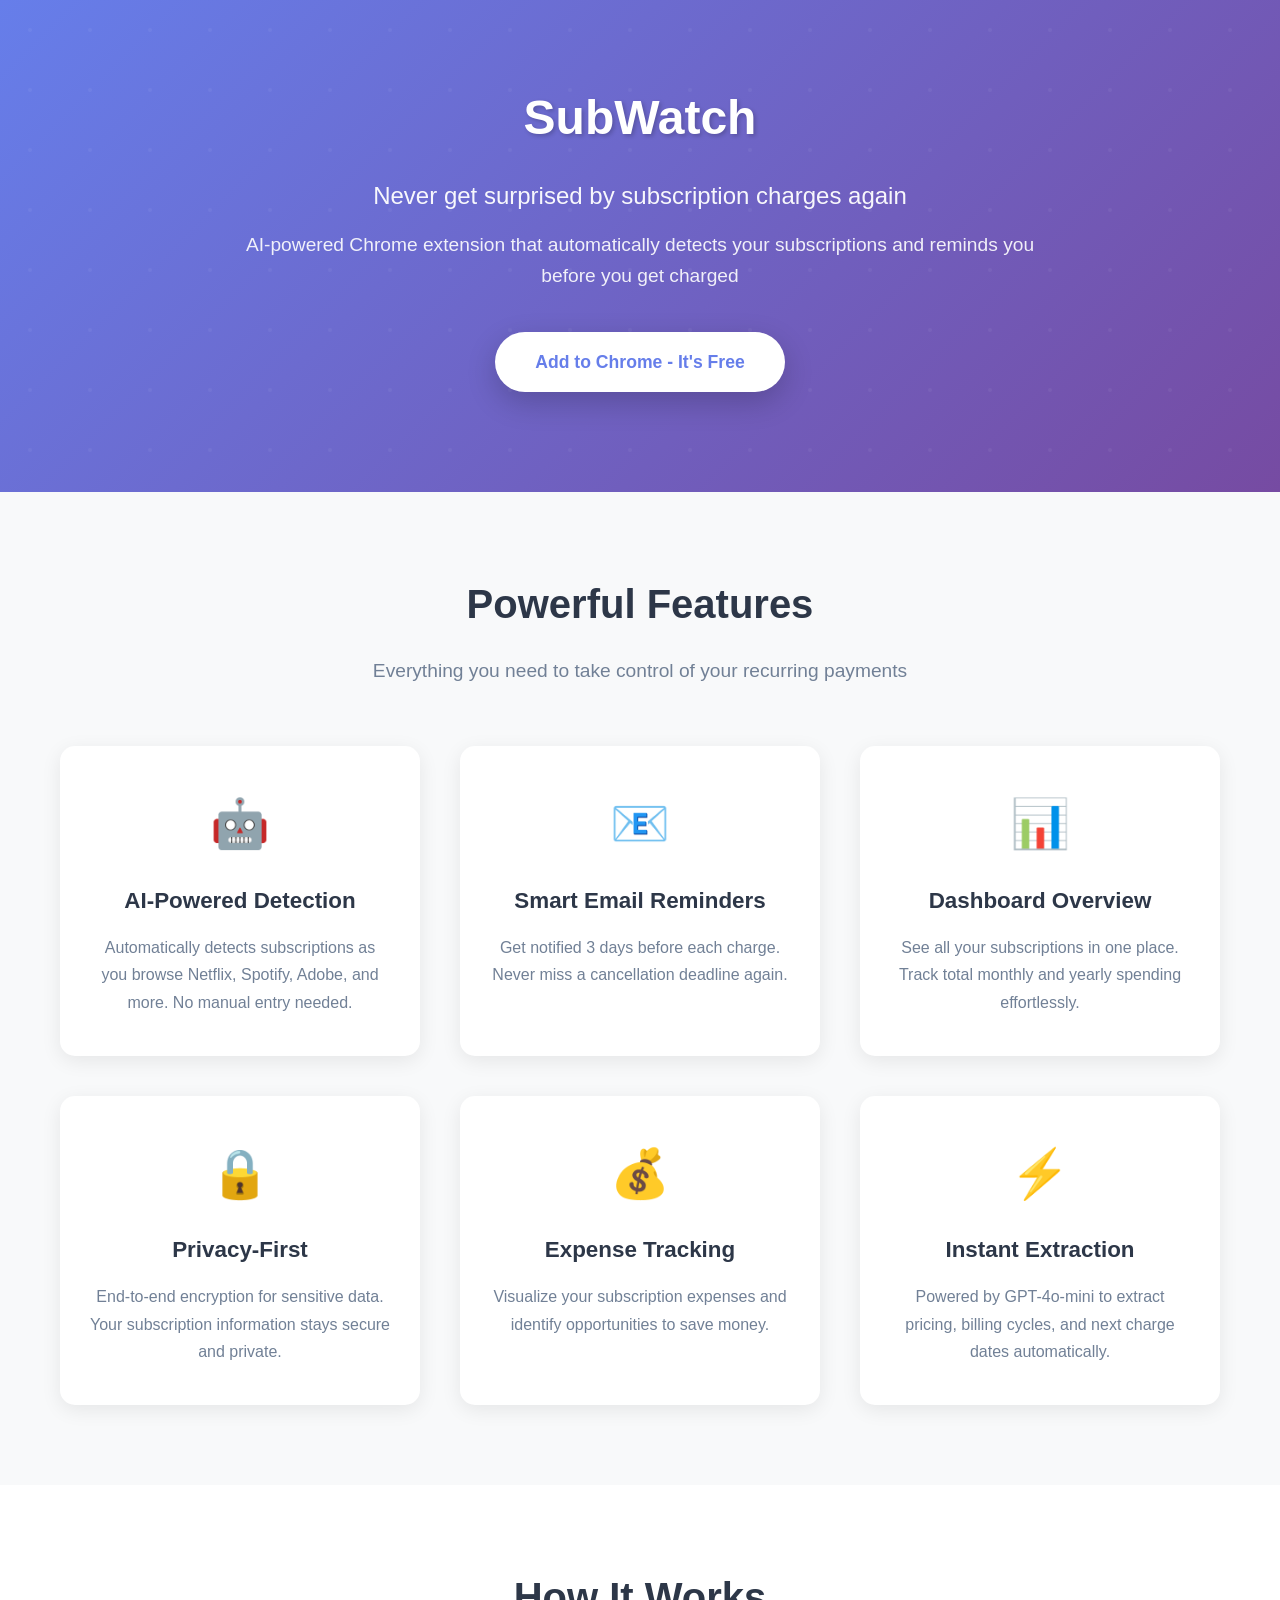
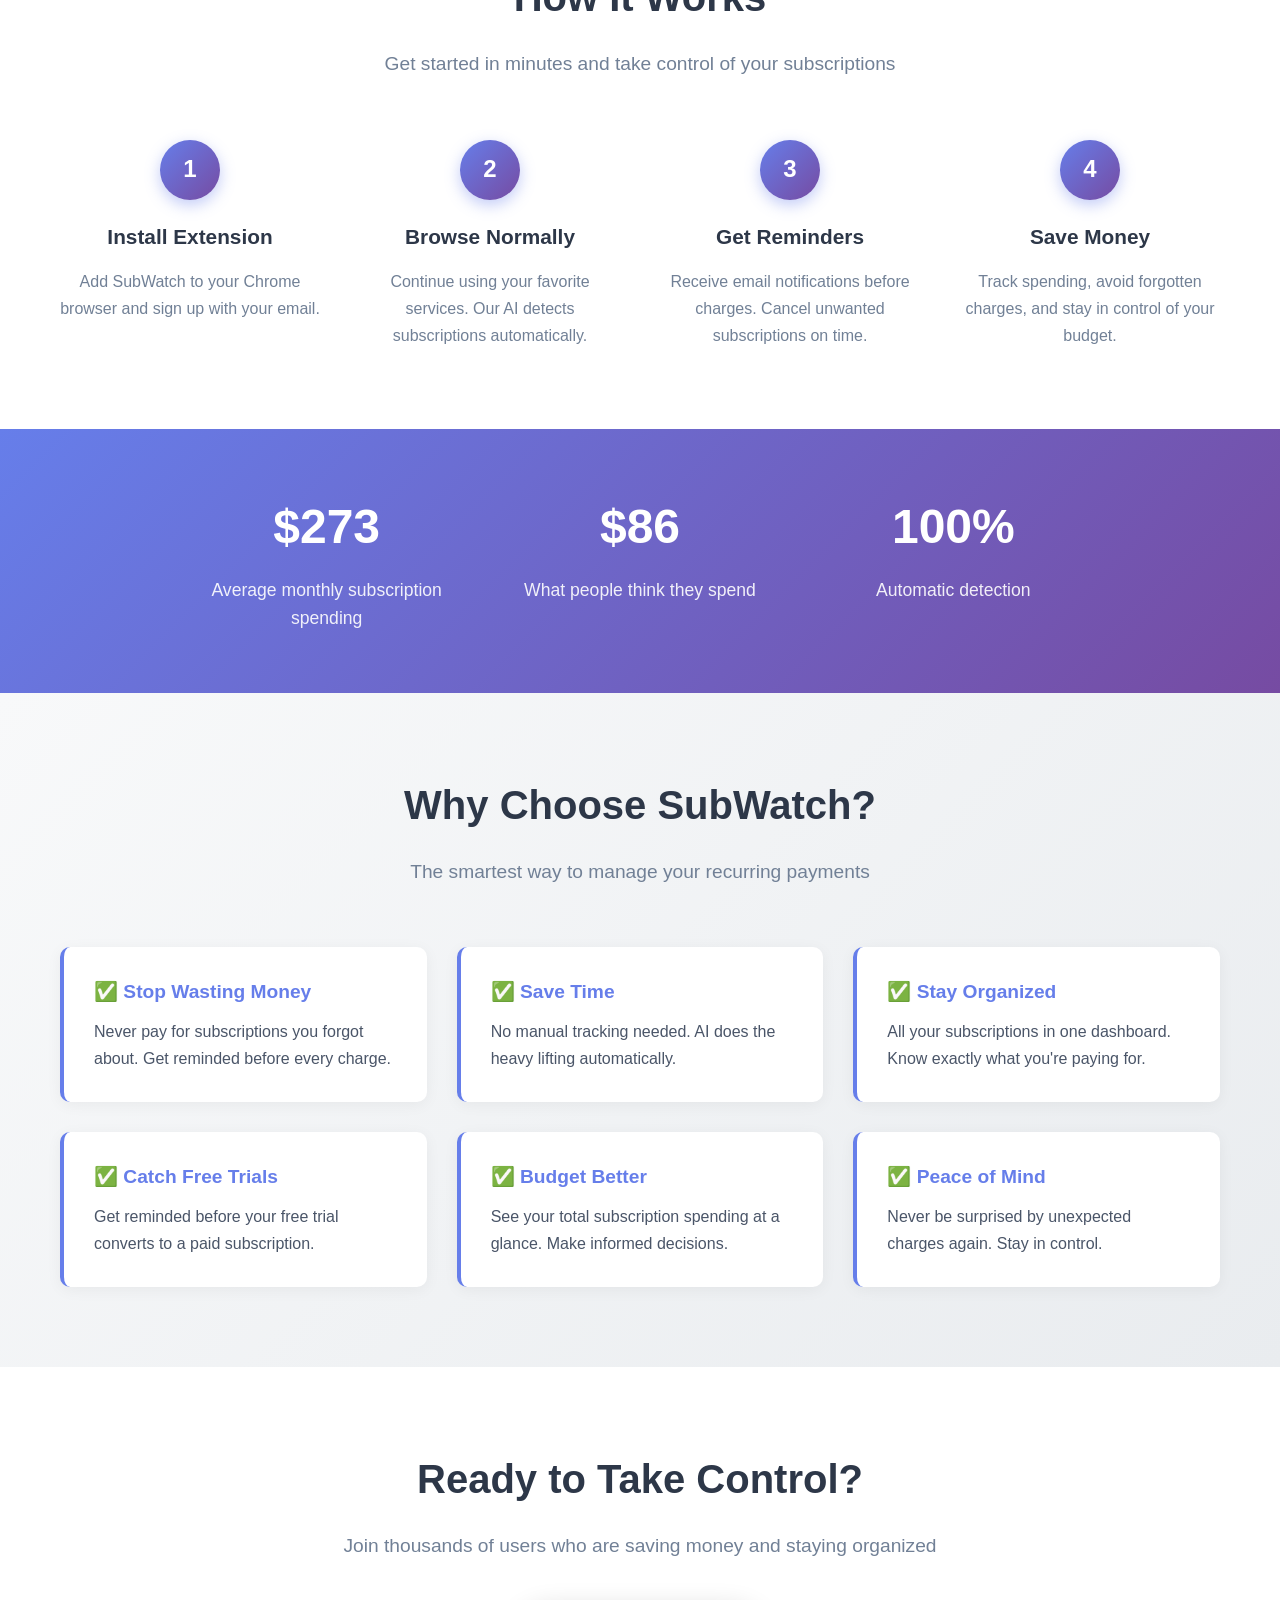
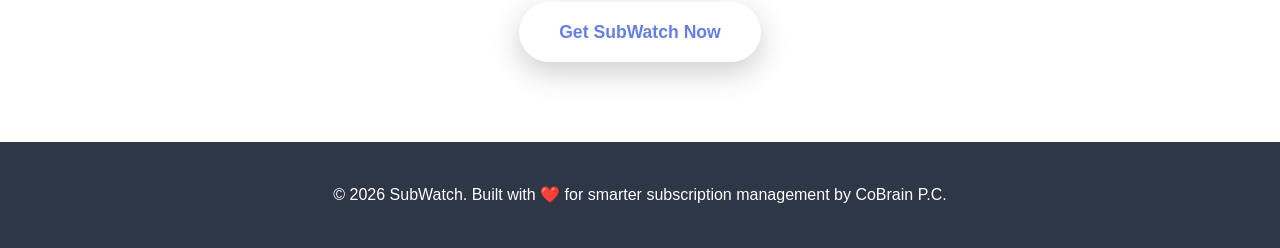
==== subwatch/index.html @ b571f2e7 "Fixing latest prod extension version" ====
<!DOCTYPE html>
<html lang="en">
<head>
    <meta charset="UTF-8">
    <meta name="viewport" content="width=device-width, initial-scale=1.0">
    <title>SubWatch - AI-Powered Subscription Tracker</title>
    <meta name="description" content="Never get surprised by subscription charges again. AI-powered Chrome extension that automatically detects subscriptions and sends reminders before you get charged.">
    <style>
        * {
            margin: 0;
            padding: 0;
            box-sizing: border-box;
        }
        
        body {
            font-family: -apple-system, BlinkMacSystemFont, 'Segoe UI', Roboto, 'Helvetica Neue', Arial, sans-serif;
            line-height: 1.6;
            color: #333;
            overflow-x: hidden;
        }
        
        /* Hero Section */
        .hero {
            background: linear-gradient(135deg, #667eea 0%, #764ba2 100%);
            color: white;
            padding: 80px 20px 100px;
            text-align: center;
            position: relative;
            overflow: hidden;
        }
        
        .hero::before {
            content: '';
            position: absolute;
            top: 0;
            left: 0;
            right: 0;
            bottom: 0;
            background: url('data:image/svg+xml,<svg width="60" height="60" xmlns="http://www.w3.org/2000/svg"><circle cx="30" cy="30" r="2" fill="white" opacity="0.1"/></svg>');
            opacity: 0.5;
        }
        
        .hero-content {
            position: relative;
            z-index: 1;
            max-width: 800px;
            margin: 0 auto;
        }
        
        .hero h1 {
            font-size: 3rem;
            font-weight: 800;
            margin-bottom: 20px;
            text-shadow: 2px 2px 4px rgba(0,0,0,0.2);
        }
        
        .hero .tagline {
            font-size: 1.5rem;
            margin-bottom: 15px;
            opacity: 0.95;
        }
        
        .hero .description {
            font-size: 1.2rem;
            margin-bottom: 40px;
            opacity: 0.9;
        }
        
        .cta-button {
            display: inline-block;
            padding: 16px 40px;
            background: white;
            color: #667eea;
            font-size: 1.1rem;
            font-weight: 600;
            text-decoration: none;
            border-radius: 50px;
            box-shadow: 0 10px 30px rgba(0,0,0,0.2);
            transition: all 0.3s ease;
        }
        
        .cta-button:hover {
            transform: translateY(-3px);
            box-shadow: 0 15px 40px rgba(0,0,0,0.3);
        }
        
        /* Container */
        .container {
            max-width: 1200px;
            margin: 0 auto;
            padding: 0 20px;
        }
        
        /* Features Section */
        .features {
            padding: 80px 20px;
            background: #f8f9fa;
        }
        
        .section-title {
            text-align: center;
            font-size: 2.5rem;
            font-weight: 700;
            margin-bottom: 20px;
            color: #2d3748;
        }
        
        .section-subtitle {
            text-align: center;
            font-size: 1.2rem;
            color: #718096;
            margin-bottom: 60px;
            max-width: 700px;
            margin-left: auto;
            margin-right: auto;
        }
        
        .features-grid {
            display: grid;
            grid-template-columns: repeat(auto-fit, minmax(280px, 1fr));
            gap: 40px;
            margin-top: 60px;
        }
        
        .feature-card {
            background: white;
            padding: 40px 30px;
            border-radius: 15px;
            box-shadow: 0 5px 20px rgba(0,0,0,0.08);
            transition: all 0.3s ease;
            text-align: center;
        }
        
        .feature-card:hover {
            transform: translateY(-10px);
            box-shadow: 0 15px 40px rgba(0,0,0,0.15);
        }
        
        .feature-icon {
            font-size: 3rem;
            margin-bottom: 20px;
        }
        
        .feature-card h3 {
            font-size: 1.4rem;
            margin-bottom: 15px;
            color: #2d3748;
        }
        
        .feature-card p {
            color: #718096;
            line-height: 1.7;
        }
        
        /* How It Works Section */
        .how-it-works {
            padding: 80px 20px;
            background: white;
        }
        
        .steps {
            display: grid;
            grid-template-columns: repeat(auto-fit, minmax(250px, 1fr));
            gap: 40px;
            margin-top: 60px;
        }
        
        .step {
            text-align: center;
            position: relative;
        }
        
        .step-number {
            width: 60px;
            height: 60px;
            background: linear-gradient(135deg, #667eea 0%, #764ba2 100%);
            color: white;
            border-radius: 50%;
            display: flex;
            align-items: center;
            justify-content: center;
            font-size: 1.5rem;
            font-weight: 700;
            margin: 0 auto 20px;
            box-shadow: 0 5px 15px rgba(102, 126, 234, 0.4);
        }
        
        .step h3 {
            font-size: 1.3rem;
            margin-bottom: 15px;
            color: #2d3748;
        }
        
        .step p {
            color: #718096;
            line-height: 1.7;
        }
        
        /* Benefits Section */
        .benefits {
            padding: 80px 20px;
            background: linear-gradient(135deg, #f8f9fa 0%, #e9ecef 100%);
        }
        
        .benefits-grid {
            display: grid;
            grid-template-columns: repeat(auto-fit, minmax(300px, 1fr));
            gap: 30px;
            margin-top: 60px;
        }
        
        .benefit-item {
            background: white;
            padding: 30px;
            border-radius: 10px;
            border-left: 4px solid #667eea;
            box-shadow: 0 3px 15px rgba(0,0,0,0.05);
        }
        
        .benefit-item h4 {
            font-size: 1.2rem;
            margin-bottom: 10px;
            color: #667eea;
        }
        
        .benefit-item p {
            color: #4a5568;
            line-height: 1.7;
        }
        
        /* Stats Section */
        .stats {
            padding: 60px 20px;
            background: linear-gradient(135deg, #667eea 0%, #764ba2 100%);
            color: white;
            text-align: center;
        }
        
        .stats-grid {
            display: grid;
            grid-template-columns: repeat(auto-fit, minmax(200px, 1fr));
            gap: 40px;
            max-width: 900px;
            margin: 0 auto;
        }
        
        .stat-item h3 {
            font-size: 3rem;
            font-weight: 700;
            margin-bottom: 10px;
        }
        
        .stat-item p {
            font-size: 1.1rem;
            opacity: 0.9;
        }
        
        /* CTA Section */
        .cta-section {
            padding: 80px 20px;
            text-align: center;
            background: white;
        }
        
        .cta-section h2 {
            font-size: 2.5rem;
            margin-bottom: 20px;
            color: #2d3748;
        }
        
        .cta-section p {
            font-size: 1.2rem;
            color: #718096;
            margin-bottom: 40px;
        }
        
        /* Footer */
        footer {
            padding: 40px 20px;
            background: #2d3748;
            color: white;
            text-align: center;
        }
        
        footer a {
            color: #667eea;
            text-decoration: none;
        }
        
        footer a:hover {
            text-decoration: underline;
        }
        
        /* Responsive */
        @media (max-width: 768px) {
            .hero h1 {
                font-size: 2rem;
            }
            
            .hero .tagline {
                font-size: 1.2rem;
            }
            
            .hero .description {
                font-size: 1rem;
            }
            
            .section-title {
                font-size: 2rem;
            }
            
            .features-grid,
            .steps,
            .benefits-grid {
                grid-template-columns: 1fr;
            }
        }
    </style>
</head>
<body>
    <!-- Hero Section -->
    <section class="hero">
        <div class="hero-content">
            <h1>SubWatch</h1>
            <p class="tagline">Never get surprised by subscription charges again</p>
            <p class="description">AI-powered Chrome extension that automatically detects your subscriptions and reminds you before you get charged</p>
            <a href="https://chromewebstore.google.com/detail/subwatch/noceonggmiejfjjnbafodgdoknknfnep" class="cta-button">Add to Chrome - It's Free</a>
        </div>
    </section>

    <!-- Features Section -->
    <section class="features">
        <div class="container">
            <h2 class="section-title">Powerful Features</h2>
            <p class="section-subtitle">Everything you need to take control of your recurring payments</p>
            
            <div class="features-grid">
                <div class="feature-card">
                    <div class="feature-icon">🤖</div>
                    <h3>AI-Powered Detection</h3>
                    <p>Automatically detects subscriptions as you browse Netflix, Spotify, Adobe, and more. No manual entry needed.</p>
                </div>
                
                <div class="feature-card">
                    <div class="feature-icon">📧</div>
                    <h3>Smart Email Reminders</h3>
                    <p>Get notified 3 days before each charge. Never miss a cancellation deadline again.</p>
                </div>
                
                <div class="feature-card">
                    <div class="feature-icon">📊</div>
                    <h3>Dashboard Overview</h3>
                    <p>See all your subscriptions in one place. Track total monthly and yearly spending effortlessly.</p>
                </div>
                
                <div class="feature-card">
                    <div class="feature-icon">🔒</div>
                    <h3>Privacy-First</h3>
                    <p>End-to-end encryption for sensitive data. Your subscription information stays secure and private.</p>
                </div>
                
                <div class="feature-card">
                    <div class="feature-icon">💰</div>
                    <h3>Expense Tracking</h3>
                    <p>Visualize your subscription expenses and identify opportunities to save money.</p>
                </div>
                
                <div class="feature-card">
                    <div class="feature-icon">⚡</div>
                    <h3>Instant Extraction</h3>
                    <p>Powered by GPT-4o-mini to extract pricing, billing cycles, and next charge dates automatically.</p>
                </div>
            </div>
        </div>
    </section>

    <!-- How It Works Section -->
    <section class="how-it-works">
        <div class="container">
            <h2 class="section-title">How It Works</h2>
            <p class="section-subtitle">Get started in minutes and take control of your subscriptions</p>
            
            <div class="steps">
                <div class="step">
                    <div class="step-number">1</div>
                    <h3>Install Extension</h3>
                    <p>Add SubWatch to your Chrome browser and sign up with your email.</p>
                </div>
                
                <div class="step">
                    <div class="step-number">2</div>
                    <h3>Browse Normally</h3>
                    <p>Continue using your favorite services. Our AI detects subscriptions automatically.</p>
                </div>
                
                <div class="step">
                    <div class="step-number">3</div>
                    <h3>Get Reminders</h3>
                    <p>Receive email notifications before charges. Cancel unwanted subscriptions on time.</p>
                </div>
                
                <div class="step">
                    <div class="step-number">4</div>
                    <h3>Save Money</h3>
                    <p>Track spending, avoid forgotten charges, and stay in control of your budget.</p>
                </div>
            </div>
        </div>
    </section>

    <!-- Stats Section -->
    <section class="stats">
        <div class="container">
            <div class="stats-grid">
                <div class="stat-item">
                    <h3>$273</h3>
                    <p>Average monthly subscription spending</p>
                </div>
                <div class="stat-item">
                    <h3>$86</h3>
                    <p>What people think they spend</p>
                </div>
                <div class="stat-item">
                    <h3>100%</h3>
                    <p>Automatic detection</p>
                </div>
            </div>
        </div>
    </section>

    <!-- Benefits Section -->
    <section class="benefits">
        <div class="container">
            <h2 class="section-title">Why Choose SubWatch?</h2>
            <p class="section-subtitle">The smartest way to manage your recurring payments</p>
            
            <div class="benefits-grid">
                <div class="benefit-item">
                    <h4>✅ Stop Wasting Money</h4>
                    <p>Never pay for subscriptions you forgot about. Get reminded before every charge.</p>
                </div>
                
                <div class="benefit-item">
                    <h4>✅ Save Time</h4>
                    <p>No manual tracking needed. AI does the heavy lifting automatically.</p>
                </div>
                
                <div class="benefit-item">
                    <h4>✅ Stay Organized</h4>
                    <p>All your subscriptions in one dashboard. Know exactly what you're paying for.</p>
                </div>
                
                <div class="benefit-item">
                    <h4>✅ Catch Free Trials</h4>
                    <p>Get reminded before your free trial converts to a paid subscription.</p>
                </div>
                
                <div class="benefit-item">
                    <h4>✅ Budget Better</h4>
                    <p>See your total subscription spending at a glance. Make informed decisions.</p>
                </div>
                
                <div class="benefit-item">
                    <h4>✅ Peace of Mind</h4>
                    <p>Never be surprised by unexpected charges again. Stay in control.</p>
                </div>
            </div>
        </div>
    </section>

    <!-- CTA Section -->
    <section class="cta-section">
        <div class="container">
            <h2>Ready to Take Control?</h2>
            <p>Join thousands of users who are saving money and staying organized</p>
            <a href="https://chromewebstore.google.com/detail/subwatch/noceonggmiejfjjnbafodgdoknknfnep" class="cta-button">Get SubWatch Now</a>
        </div>
    </section>

    <!-- Footer -->
    <footer>
        <div class="container">
            <p>&copy; 2026 SubWatch. Built with ❤️ for smarter subscription management by CoBrain P.C.</p>
        </div>
    </footer>

    <!-- UTM Analytics Tracking -->
    <script>
        // Track UTM impressions via a server-side Cloud Function.
        // No Firebase config is exposed – the landing page only needs the public function URL.
        (async function trackUTMImpression() {
            const params = new URLSearchParams(window.location.search);
            const utmSource = params.get('utm_source');
            if (!utmSource) return;

            const utmMedium   = params.get('utm_medium')   || '-';
            const utmCampaign = params.get('utm_campaign') || '-';

            const endpoint = 'https://europe-west1-subscriptions-64efb.cloudfunctions.net/track_utm';

            try {
                await fetch(
                    `${endpoint}?utm_source=${encodeURIComponent(utmSource)}` +
                    `&utm_medium=${encodeURIComponent(utmMedium)}` +
                    `&utm_campaign=${encodeURIComponent(utmCampaign)}`,
                    { method: 'GET', keepalive: true }
                );
            } catch (err) {
                // Non-critical – swallow silently so it never breaks the landing page
                console.warn('[SubWatch] UTM tracking error:', err.message);
            }
        })();
    </script>
</body>
</html>
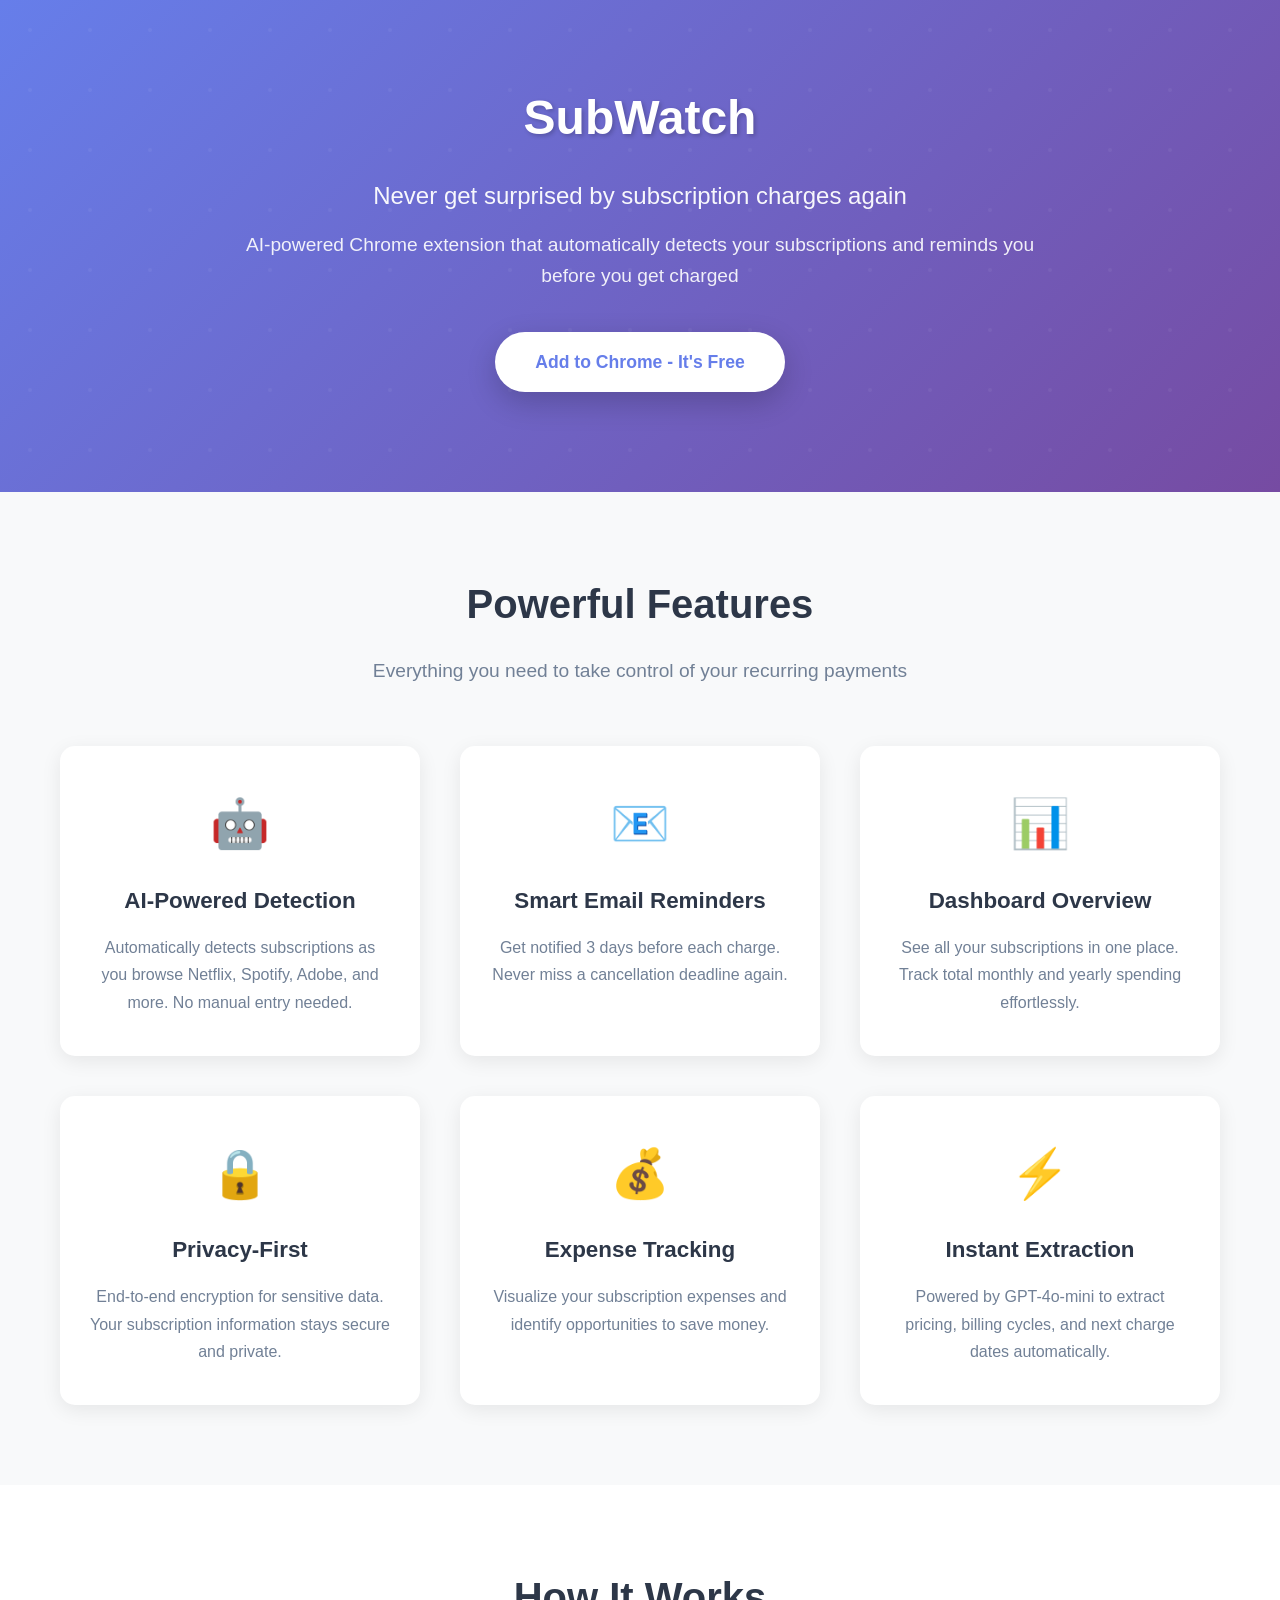
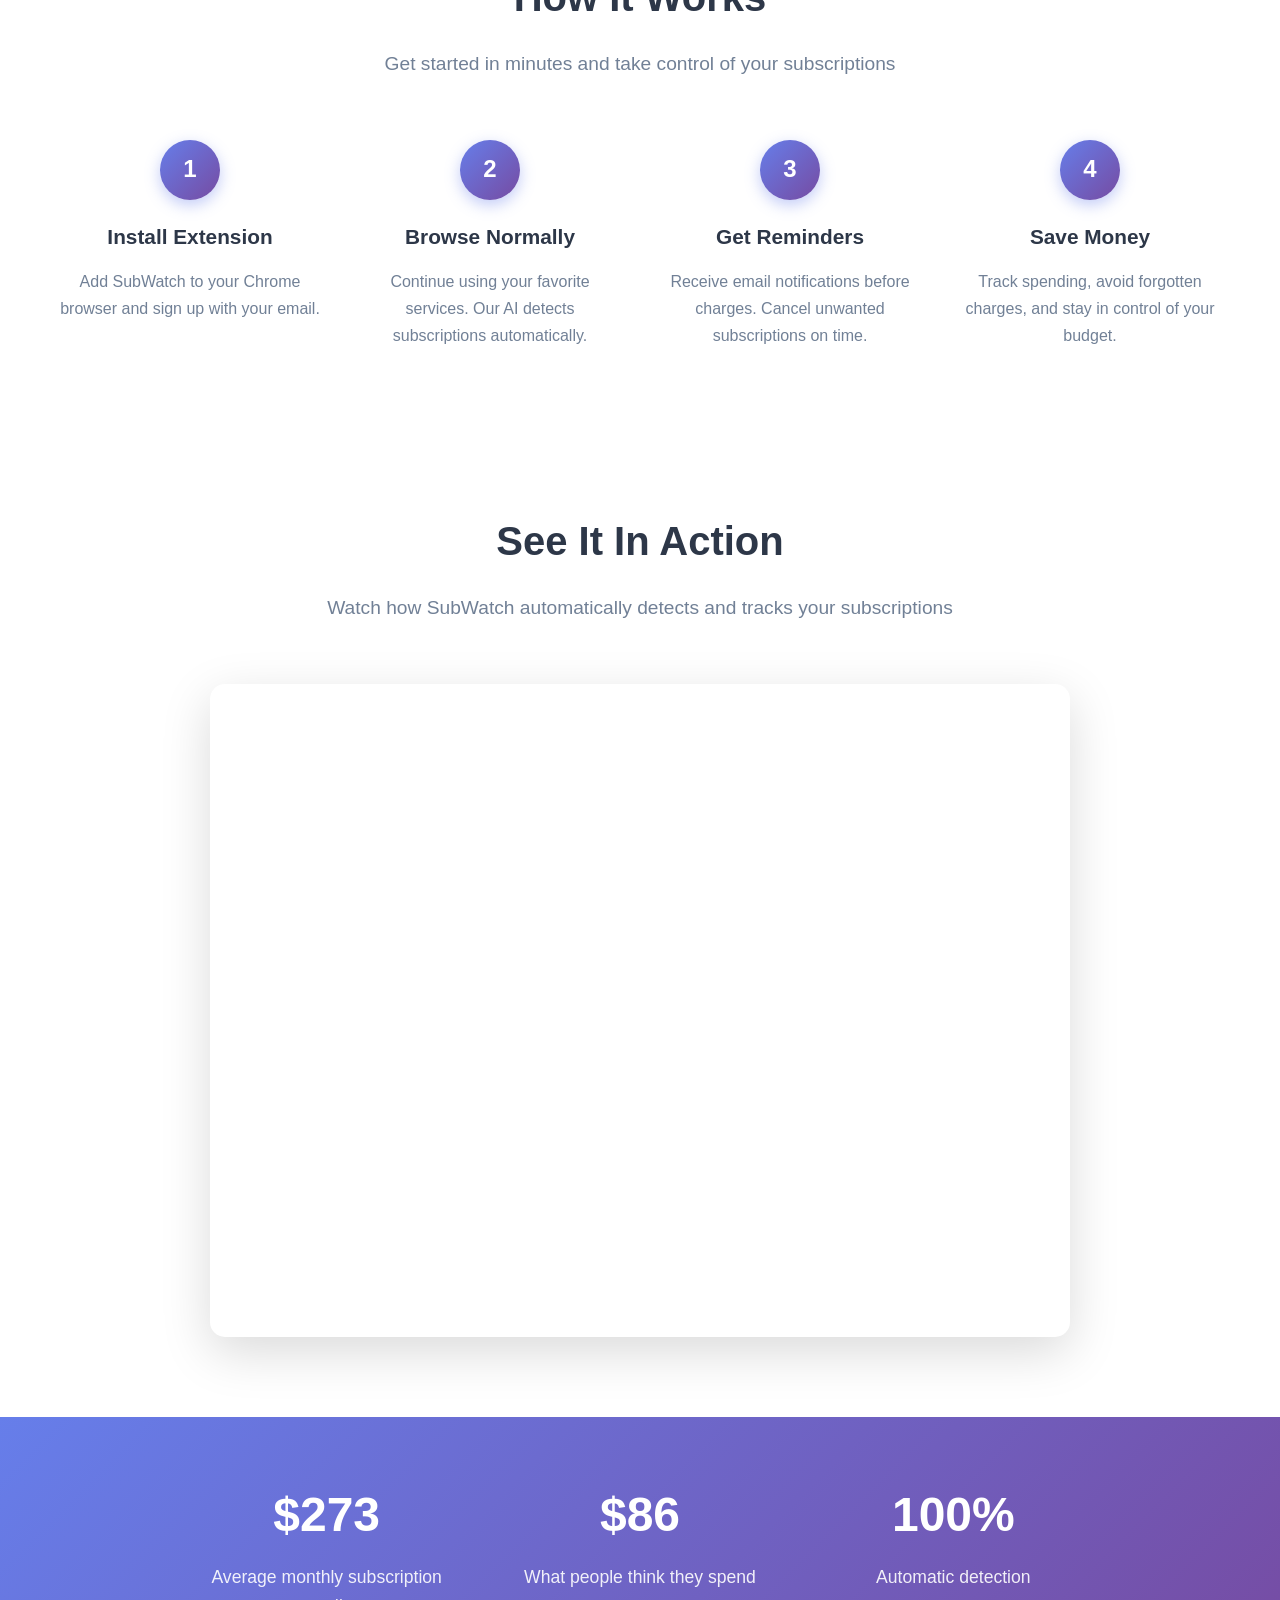
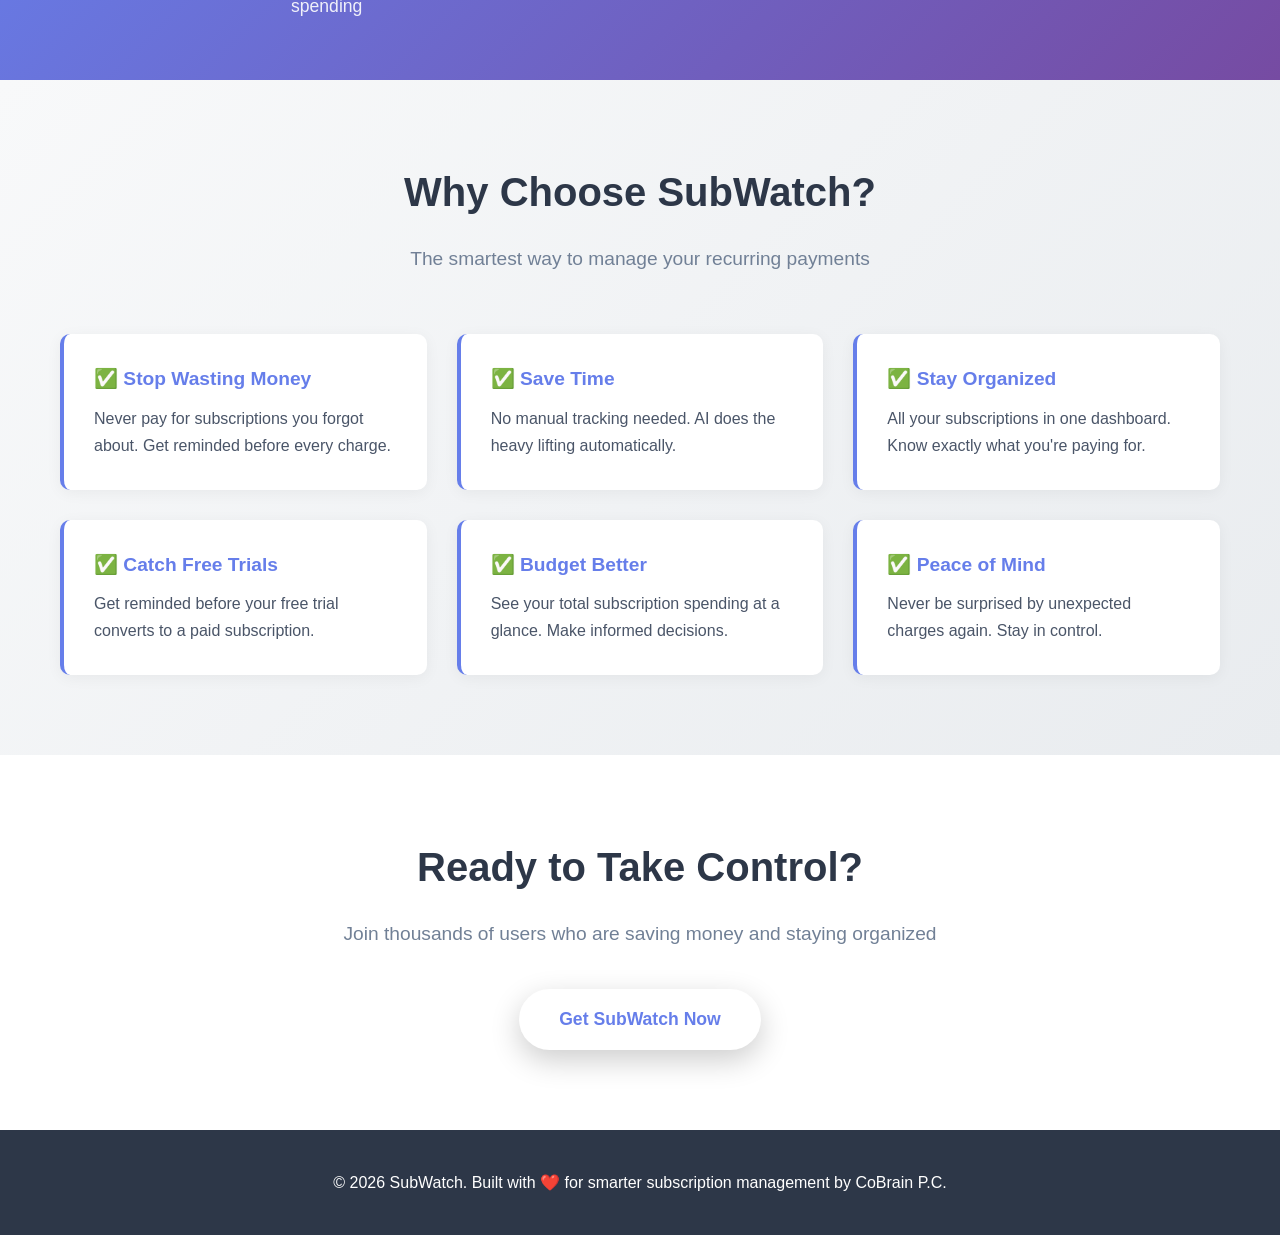
==== commit e6918719: "Adding yt video in the landing page" ====
--- a/subwatch/index.html
+++ b/subwatch/index.html
@@ -228,6 +228,32 @@
             line-height: 1.7;
         }
         
+        /* Video Demo Section */
+        .video-demo {
+            padding: 80px 20px;
+            background: white;
+        }
+
+        .video-wrapper {
+            position: relative;
+            padding-bottom: 56.25%; /* 16:9 aspect ratio */
+            height: 0;
+            overflow: hidden;
+            max-width: 860px;
+            margin: 0 auto;
+            border-radius: 15px;
+            box-shadow: 0 15px 50px rgba(0,0,0,0.15);
+        }
+
+        .video-wrapper iframe {
+            position: absolute;
+            top: 0;
+            left: 0;
+            width: 100%;
+            height: 100%;
+            border-radius: 15px;
+        }
+
         /* Stats Section */
         .stats {
             padding: 60px 20px;
@@ -408,6 +434,23 @@
         </div>
     </section>
 
+    <!-- Video Demo Section -->
+    <section class="video-demo">
+        <div class="container">
+            <h2 class="section-title">See It In Action</h2>
+            <p class="section-subtitle">Watch how SubWatch automatically detects and tracks your subscriptions</p>
+            <div class="video-wrapper">
+                <iframe
+                    src="https://www.youtube.com/embed/3LkQtM98mT0"
+                    title="SubWatch - How It Works"
+                    frameborder="0"
+                    allow="accelerometer; autoplay; clipboard-write; encrypted-media; gyroscope; picture-in-picture; web-share"
+                    allowfullscreen>
+                </iframe>
+            </div>
+        </div>
+    </section>
+
     <!-- Stats Section -->
     <section class="stats">
         <div class="container">
@@ -487,11 +530,16 @@
     <!-- UTM Analytics Tracking -->
     <script>
         // Track UTM impressions via a server-side Cloud Function.
-        // No Firebase config is exposed – the landing page only needs the public function URL.
+        // Session deduplication: only fires once per browser tab (sessionStorage guard).
         (async function trackUTMImpression() {
             const params = new URLSearchParams(window.location.search);
             const utmSource = params.get('utm_source');
             if (!utmSource) return;
+
+            // Don't count the same tab twice (e.g. user refreshes the page)
+            const sessionKey = 'sw_utm_tracked_' + utmSource;
+            if (sessionStorage.getItem(sessionKey)) return;
+            sessionStorage.setItem(sessionKey, '1');
 
             const utmMedium   = params.get('utm_medium')   || '-';
             const utmCampaign = params.get('utm_campaign') || '-';
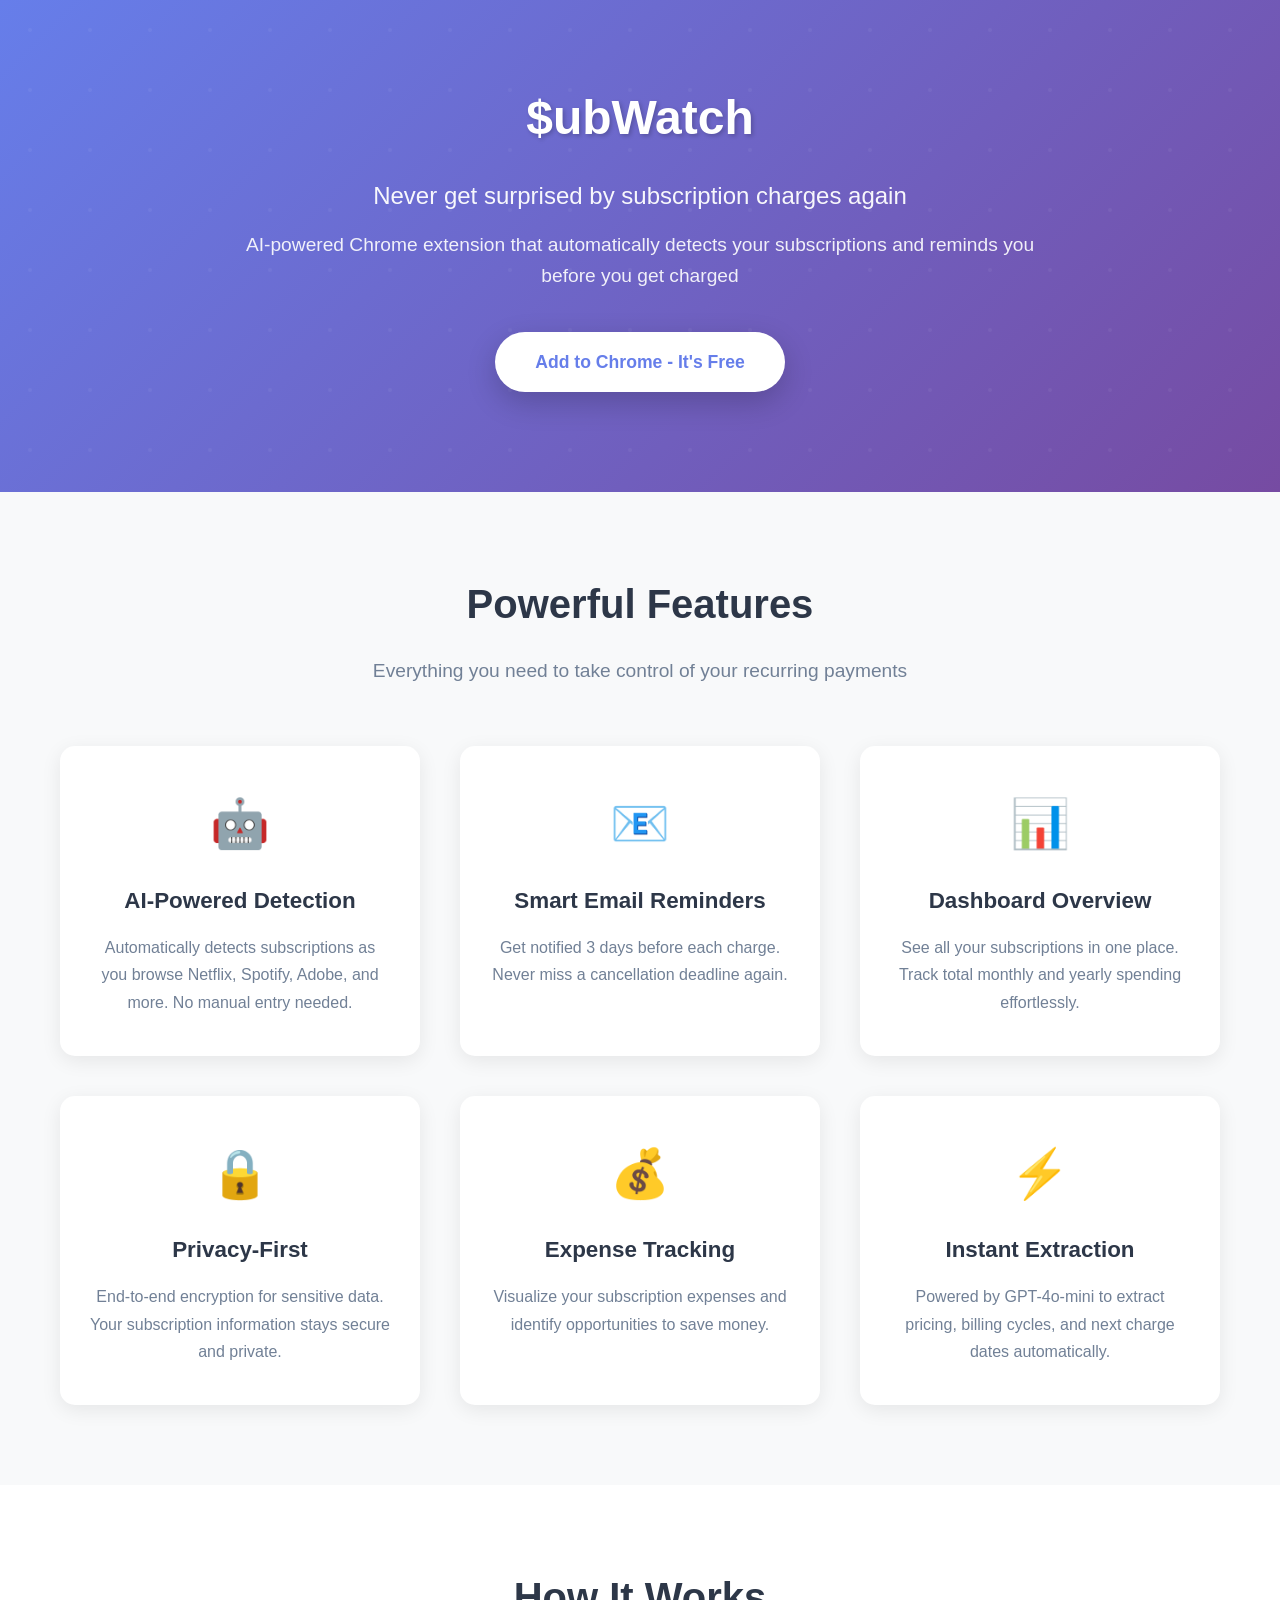
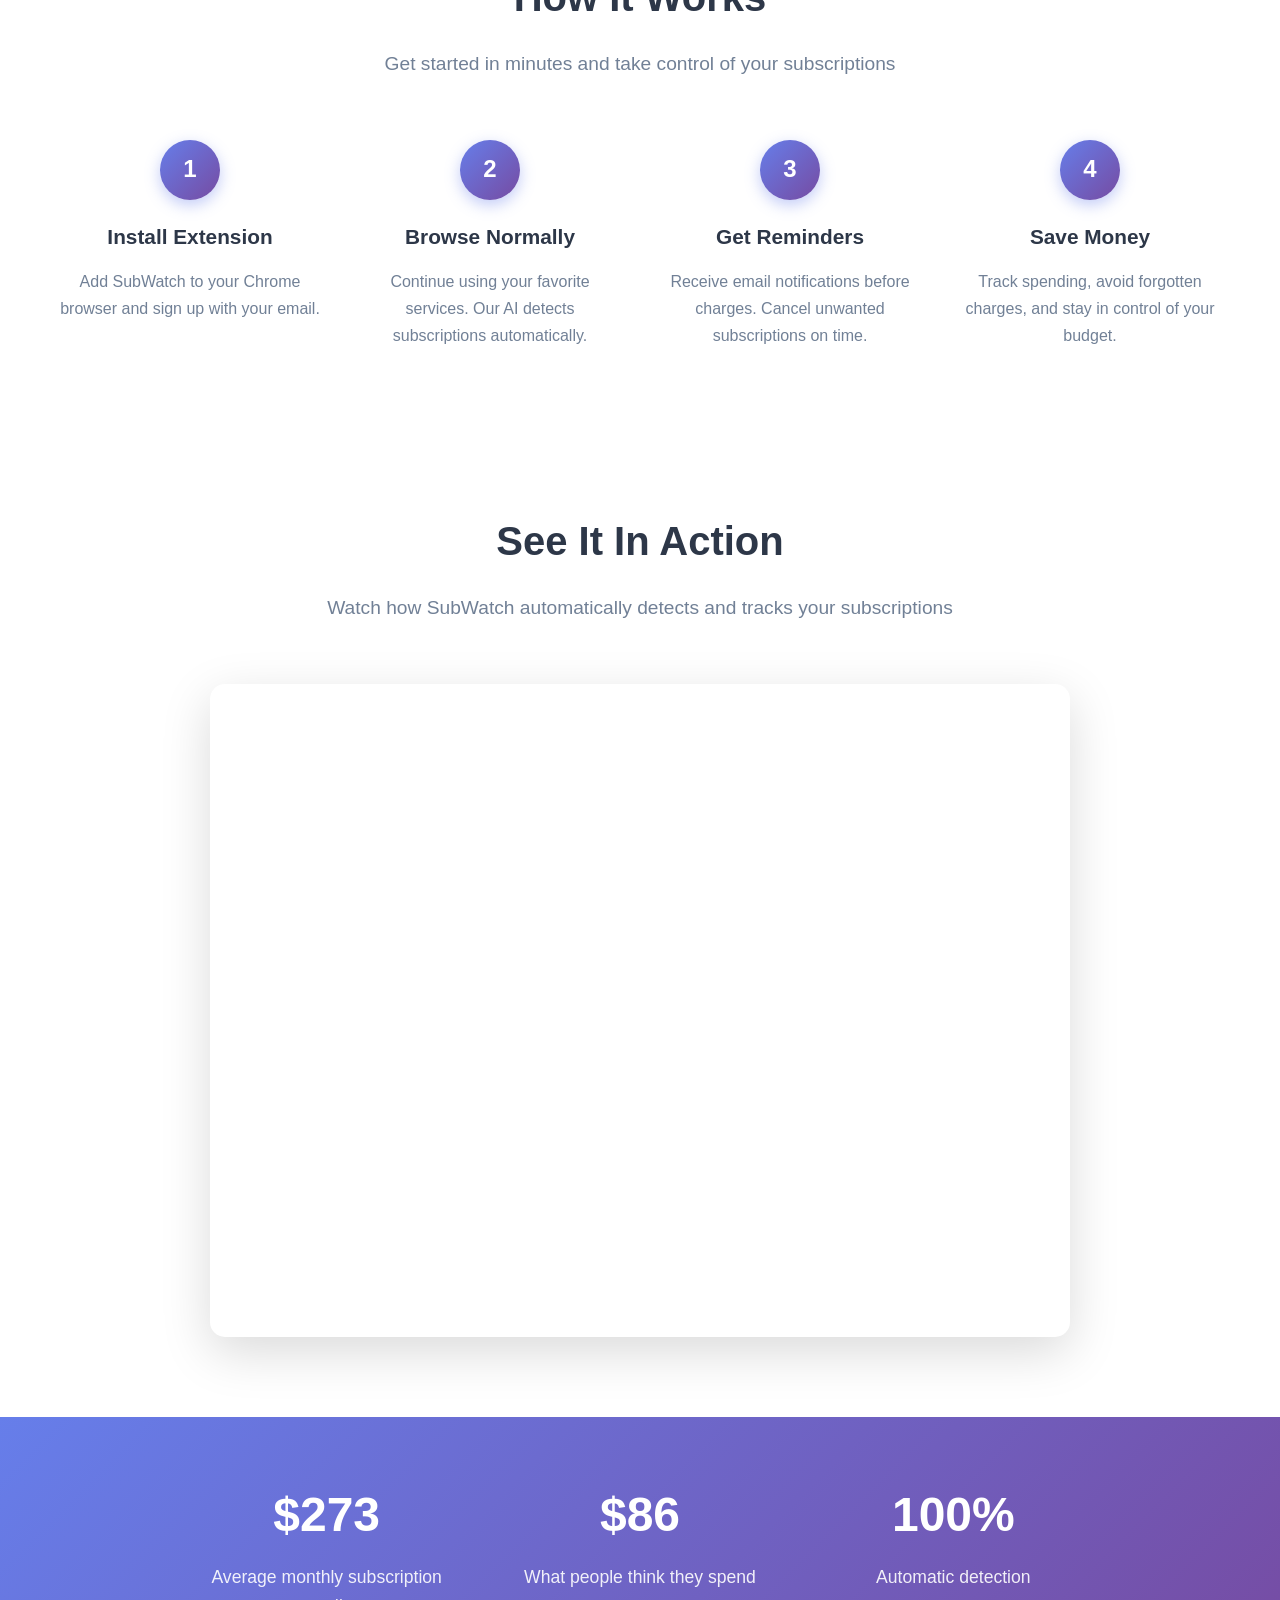
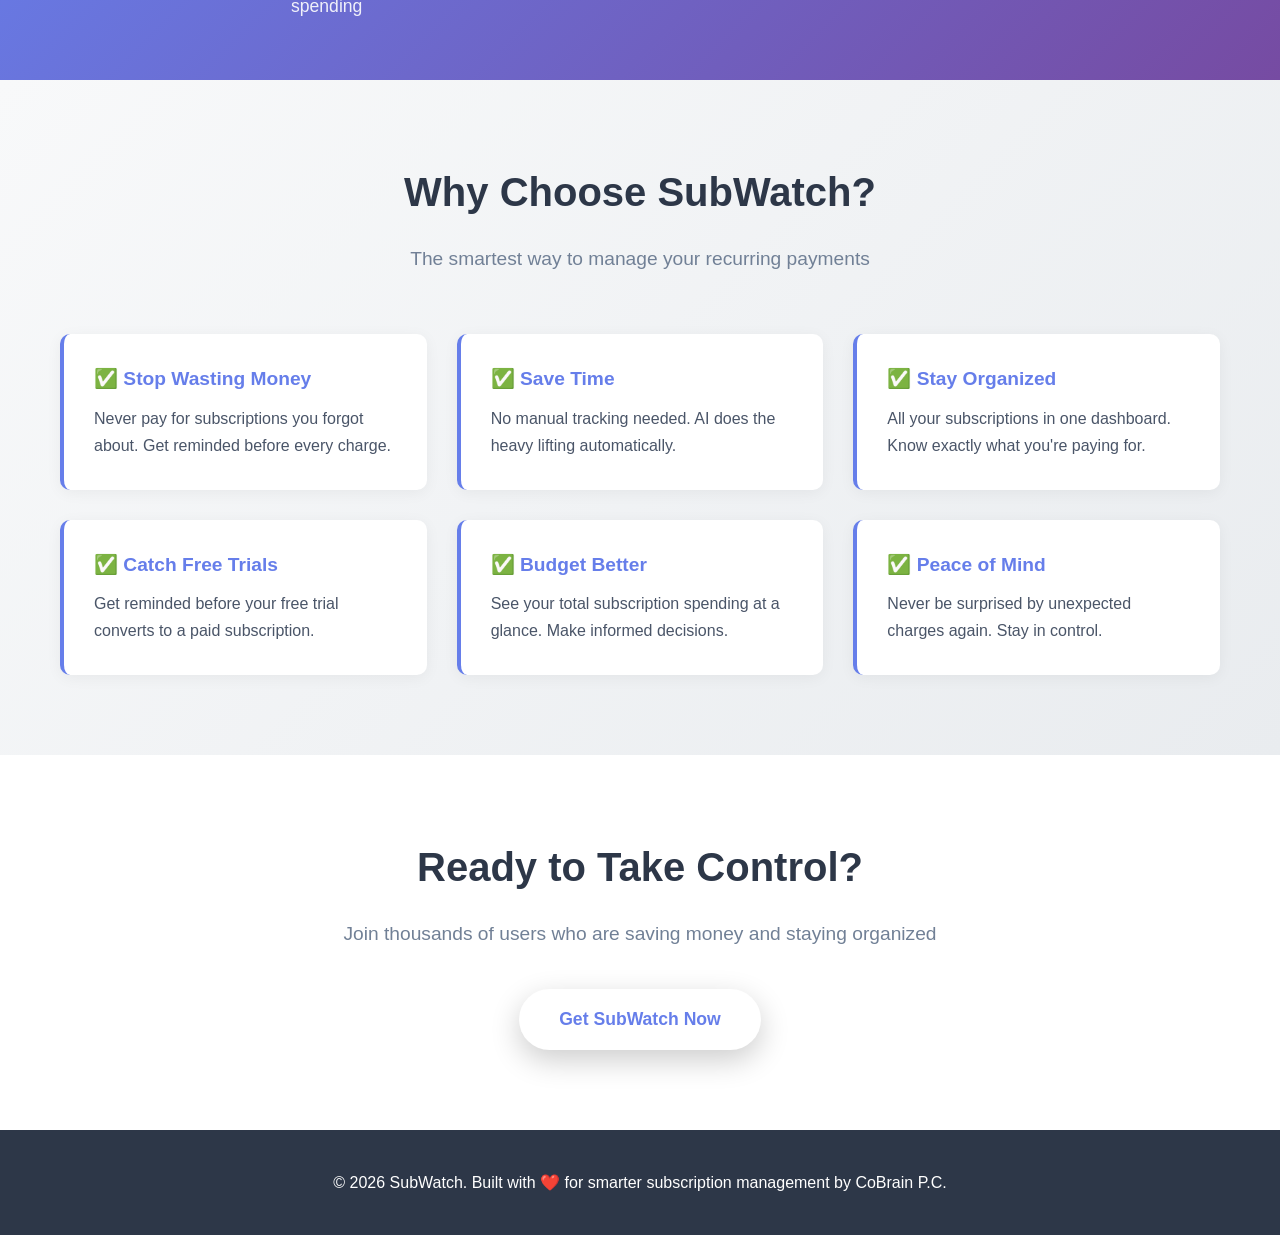
==== commit f3d7eab1: "Replacing S with $" ====
--- a/subwatch/index.html
+++ b/subwatch/index.html
@@ -347,7 +347,7 @@
     <!-- Hero Section -->
     <section class="hero">
         <div class="hero-content">
-            <h1>SubWatch</h1>
+            <h1>$ubWatch</h1>
             <p class="tagline">Never get surprised by subscription charges again</p>
             <p class="description">AI-powered Chrome extension that automatically detects your subscriptions and reminds you before you get charged</p>
             <a href="https://chromewebstore.google.com/detail/subwatch/noceonggmiejfjjnbafodgdoknknfnep" class="cta-button">Add to Chrome - It's Free</a>
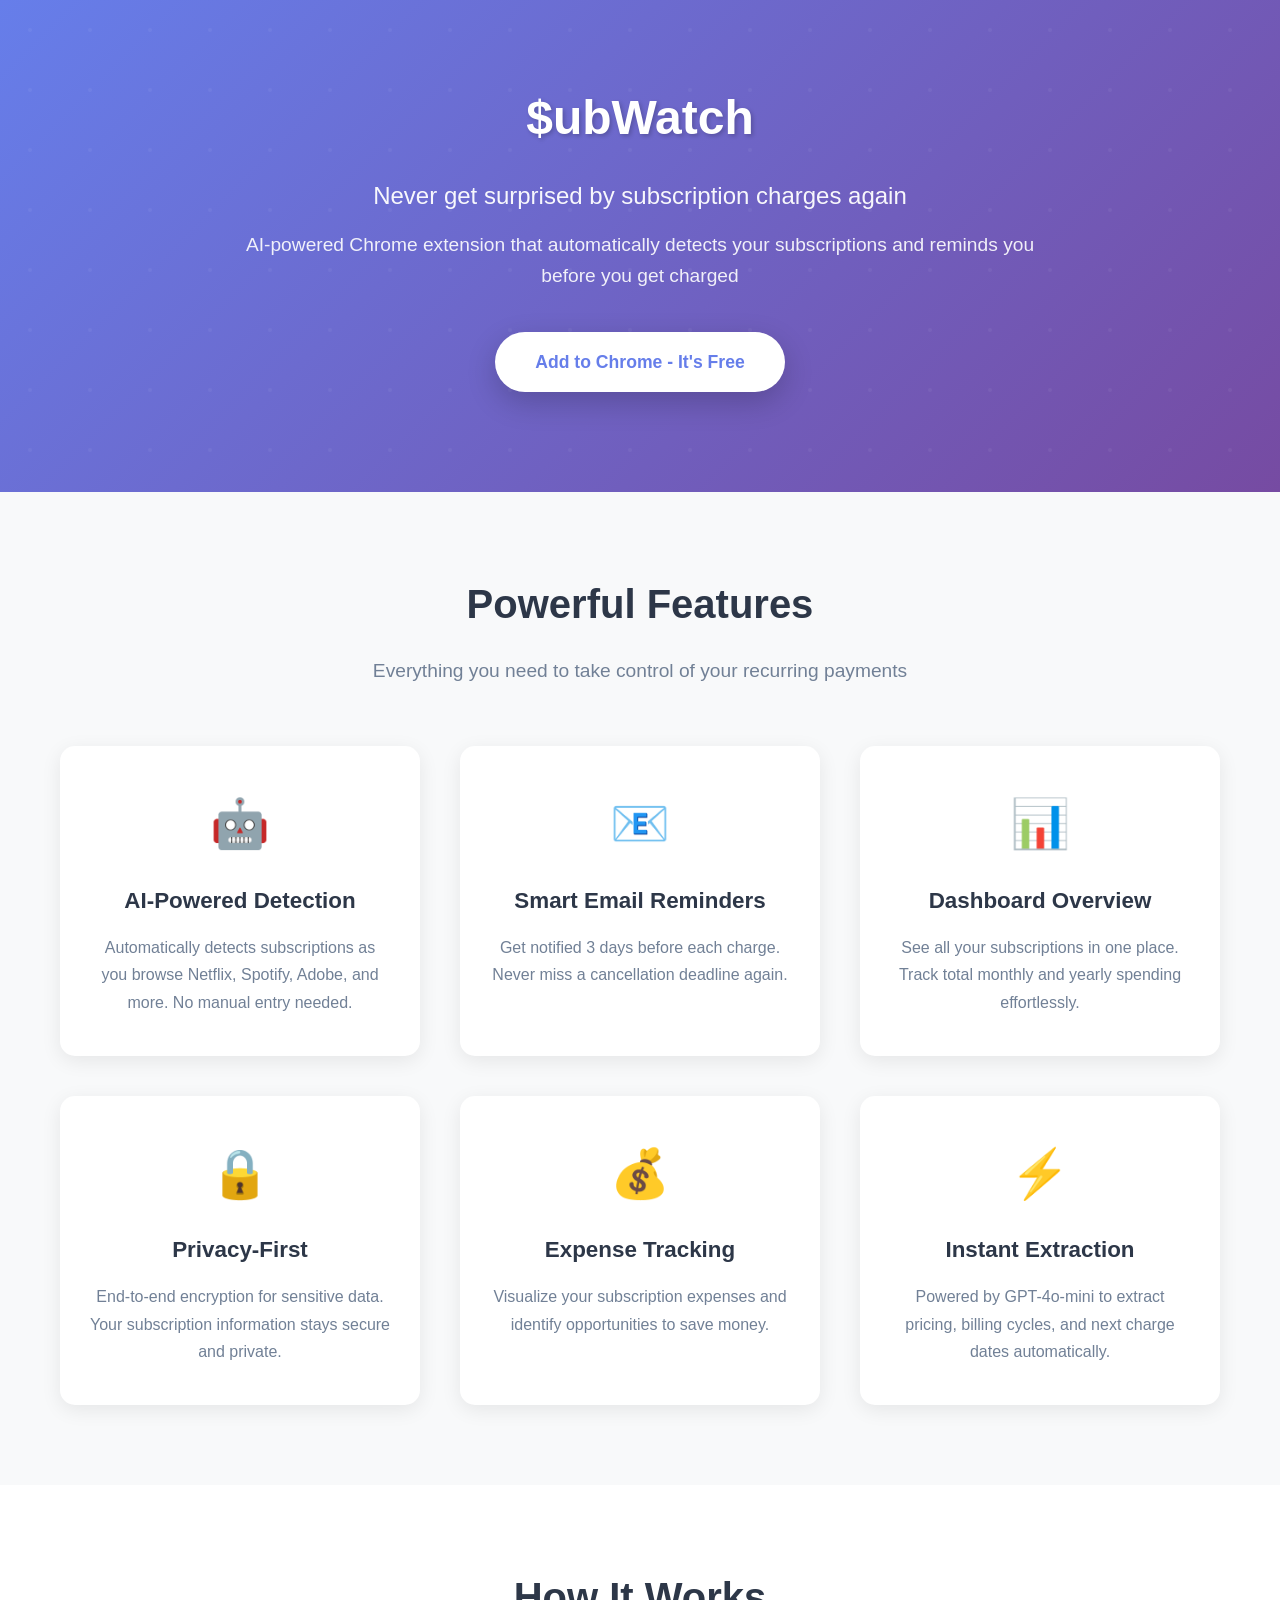
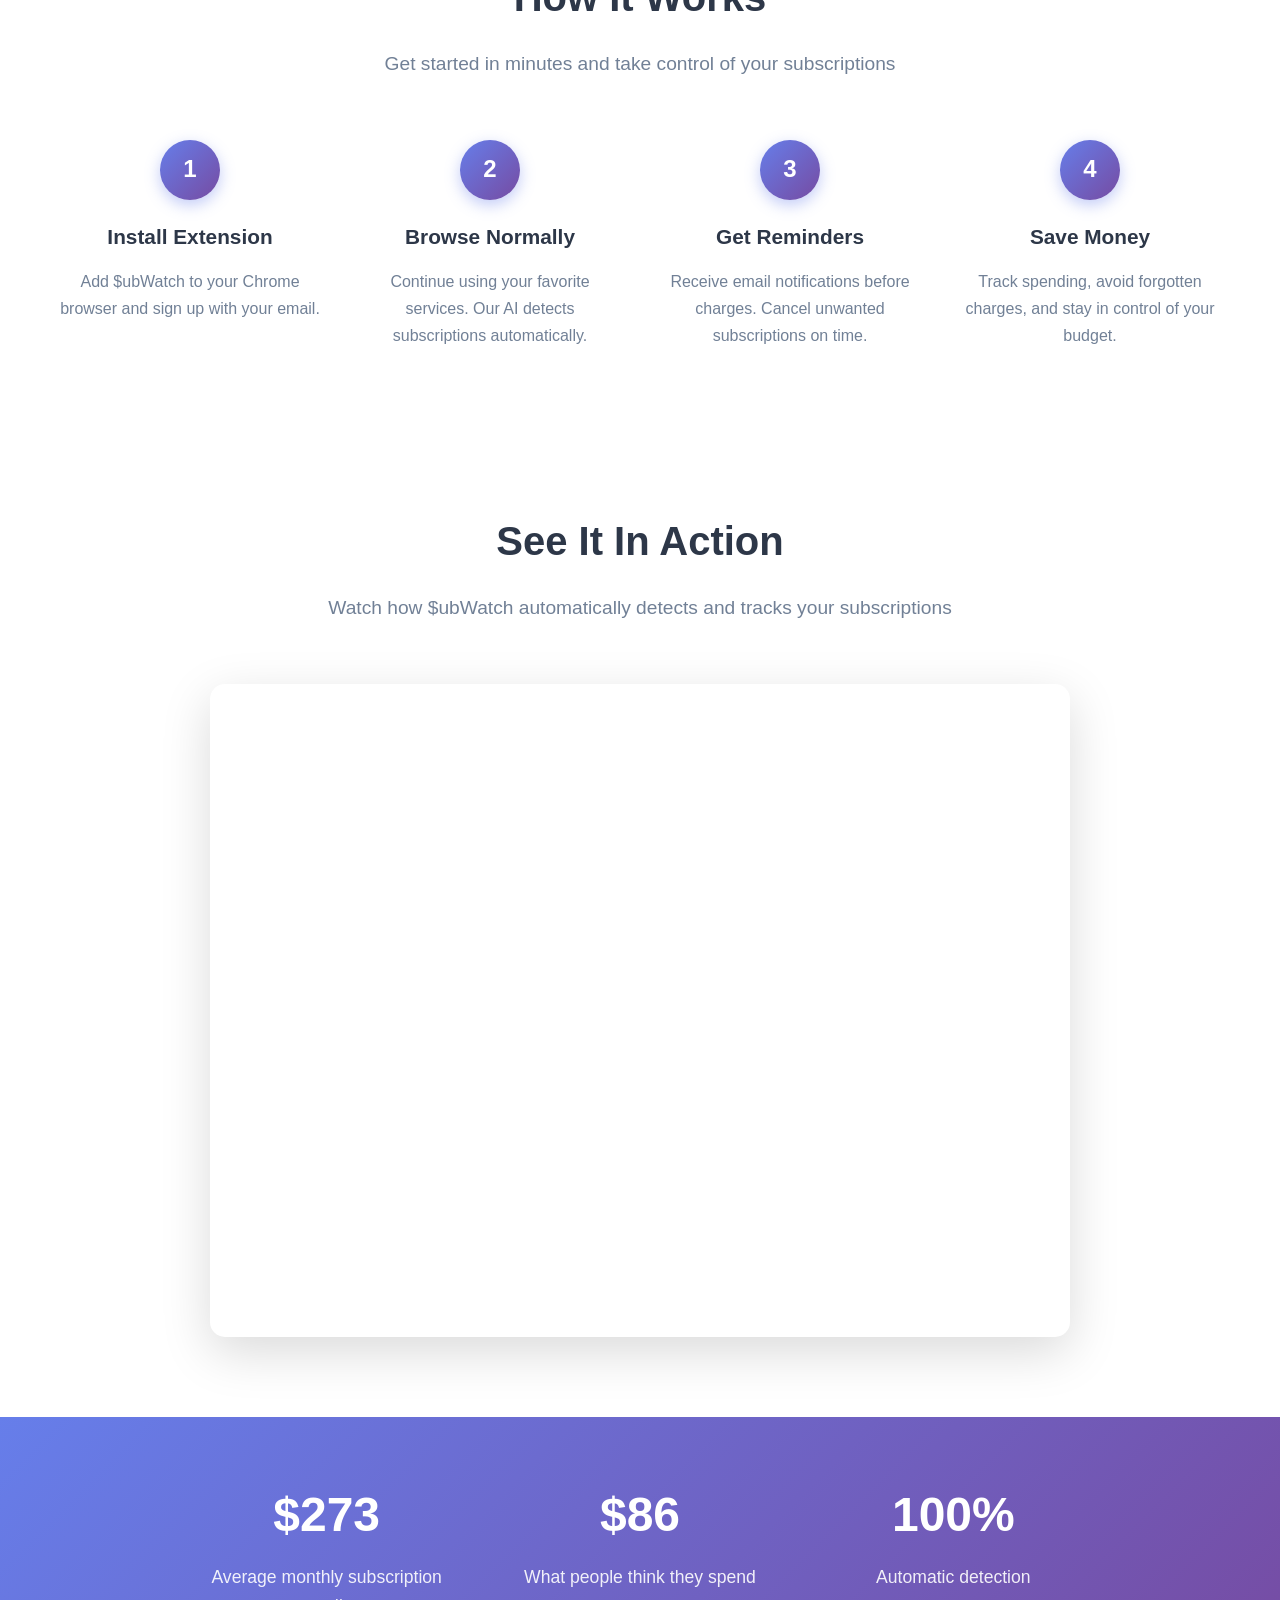
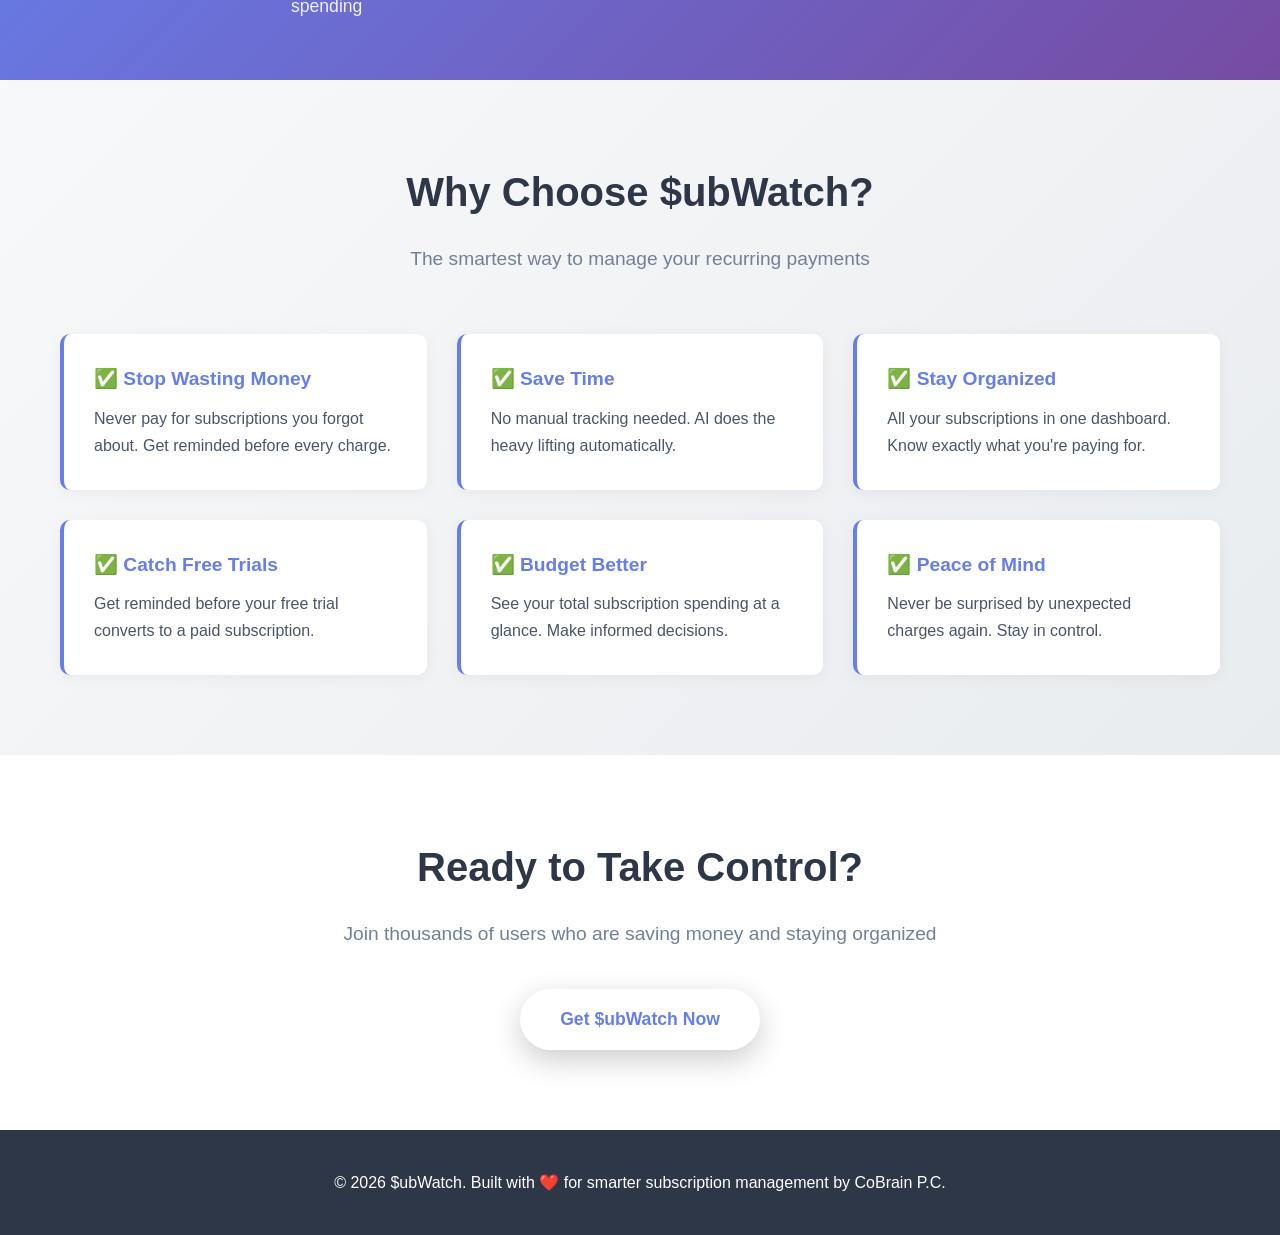
==== commit 78d58708: "Replacing S with $" ====
--- a/subwatch/index.html
+++ b/subwatch/index.html
@@ -3,7 +3,7 @@
 <head>
     <meta charset="UTF-8">
     <meta name="viewport" content="width=device-width, initial-scale=1.0">
-    <title>SubWatch - AI-Powered Subscription Tracker</title>
+    <title>$ubWatch - AI-Powered Subscription Tracker</title>
     <meta name="description" content="Never get surprised by subscription charges again. AI-powered Chrome extension that automatically detects subscriptions and sends reminders before you get charged.">
     <style>
         * {
@@ -410,7 +410,7 @@
                 <div class="step">
                     <div class="step-number">1</div>
                     <h3>Install Extension</h3>
-                    <p>Add SubWatch to your Chrome browser and sign up with your email.</p>
+                    <p>Add $ubWatch to your Chrome browser and sign up with your email.</p>
                 </div>
                 
                 <div class="step">
@@ -438,11 +438,11 @@
     <section class="video-demo">
         <div class="container">
             <h2 class="section-title">See It In Action</h2>
-            <p class="section-subtitle">Watch how SubWatch automatically detects and tracks your subscriptions</p>
+            <p class="section-subtitle">Watch how $ubWatch automatically detects and tracks your subscriptions</p>
             <div class="video-wrapper">
                 <iframe
                     src="https://www.youtube.com/embed/3LkQtM98mT0"
-                    title="SubWatch - How It Works"
+                    title="$ubWatch - How It Works"
                     frameborder="0"
                     allow="accelerometer; autoplay; clipboard-write; encrypted-media; gyroscope; picture-in-picture; web-share"
                     allowfullscreen>
@@ -474,7 +474,7 @@
     <!-- Benefits Section -->
     <section class="benefits">
         <div class="container">
-            <h2 class="section-title">Why Choose SubWatch?</h2>
+            <h2 class="section-title">Why Choose $ubWatch?</h2>
             <p class="section-subtitle">The smartest way to manage your recurring payments</p>
             
             <div class="benefits-grid">
@@ -516,14 +516,14 @@
         <div class="container">
             <h2>Ready to Take Control?</h2>
             <p>Join thousands of users who are saving money and staying organized</p>
-            <a href="https://chromewebstore.google.com/detail/subwatch/noceonggmiejfjjnbafodgdoknknfnep" class="cta-button">Get SubWatch Now</a>
+            <a href="https://chromewebstore.google.com/detail/subwatch/noceonggmiejfjjnbafodgdoknknfnep" class="cta-button">Get $ubWatch Now</a>
         </div>
     </section>
 
     <!-- Footer -->
     <footer>
         <div class="container">
-            <p>&copy; 2026 SubWatch. Built with ❤️ for smarter subscription management by CoBrain P.C.</p>
+            <p>&copy; 2026 $ubWatch. Built with ❤️ for smarter subscription management by CoBrain P.C.</p>
         </div>
     </footer>
 
